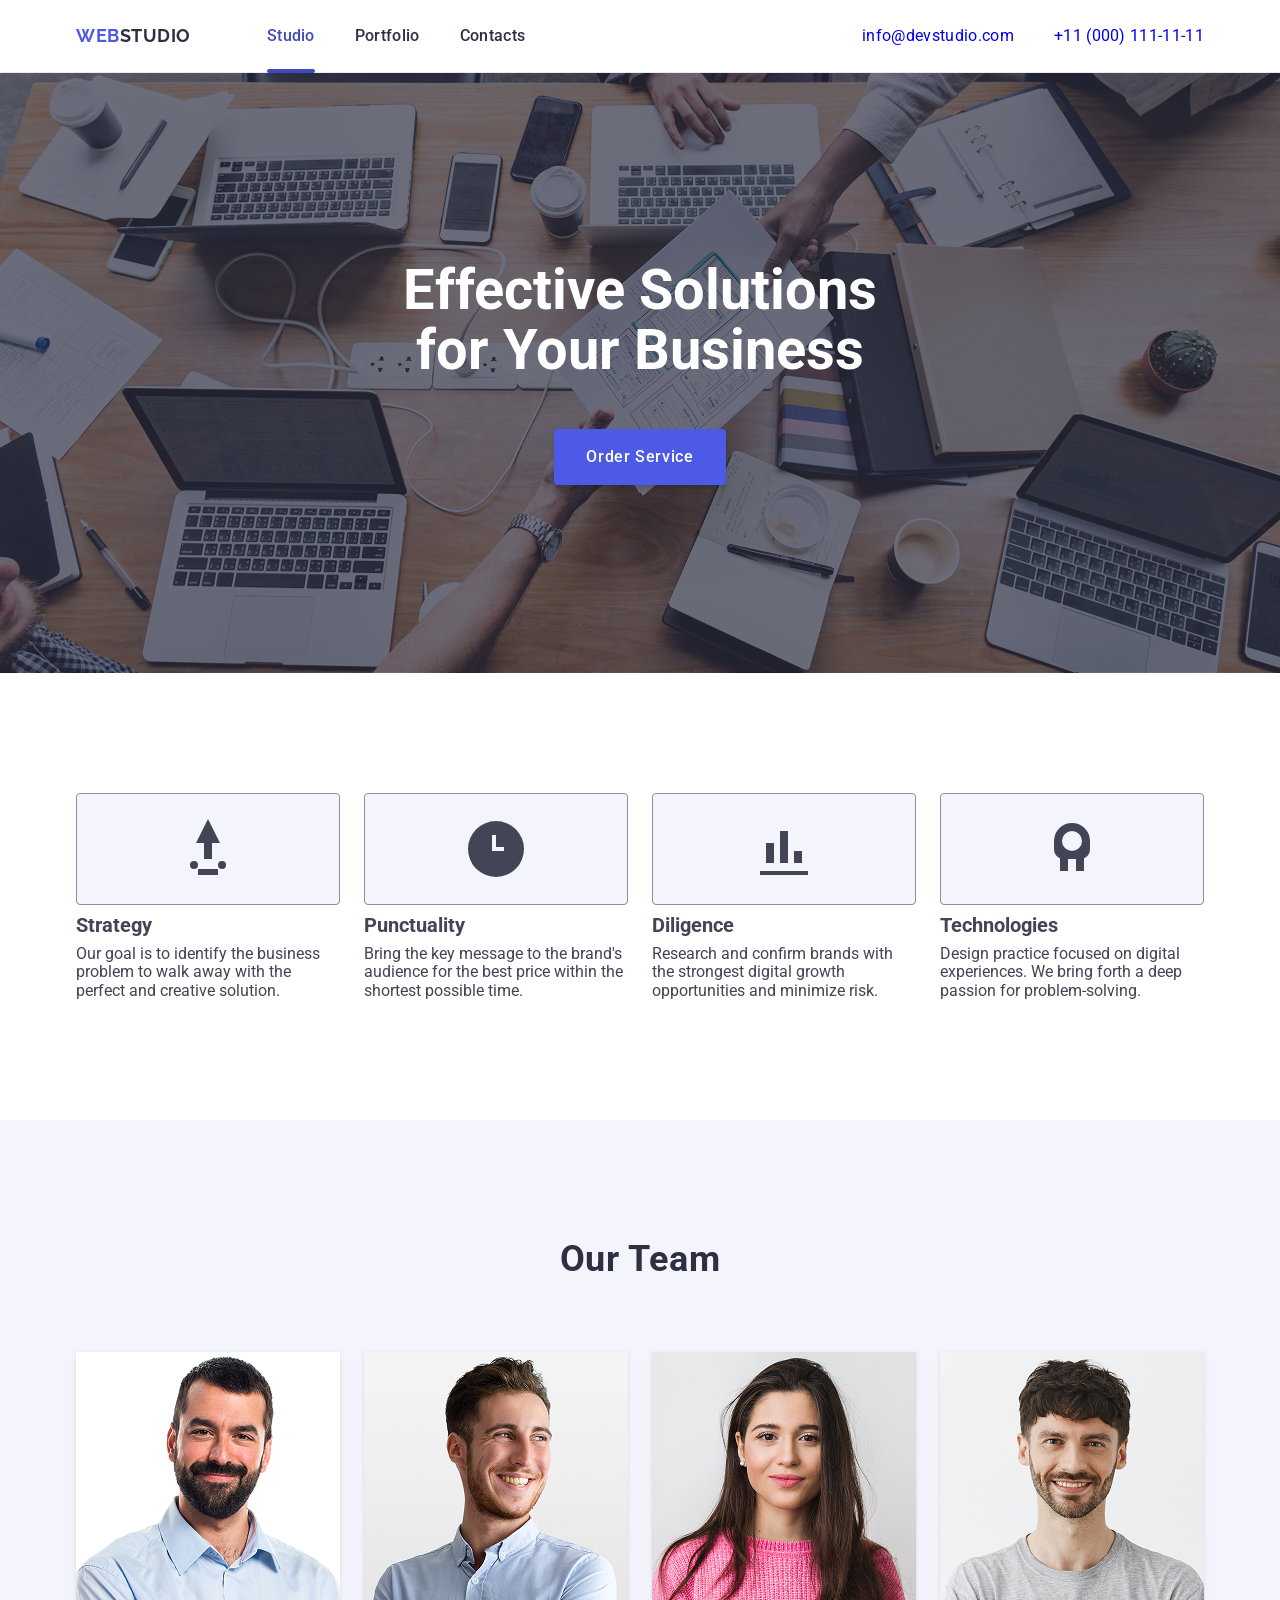
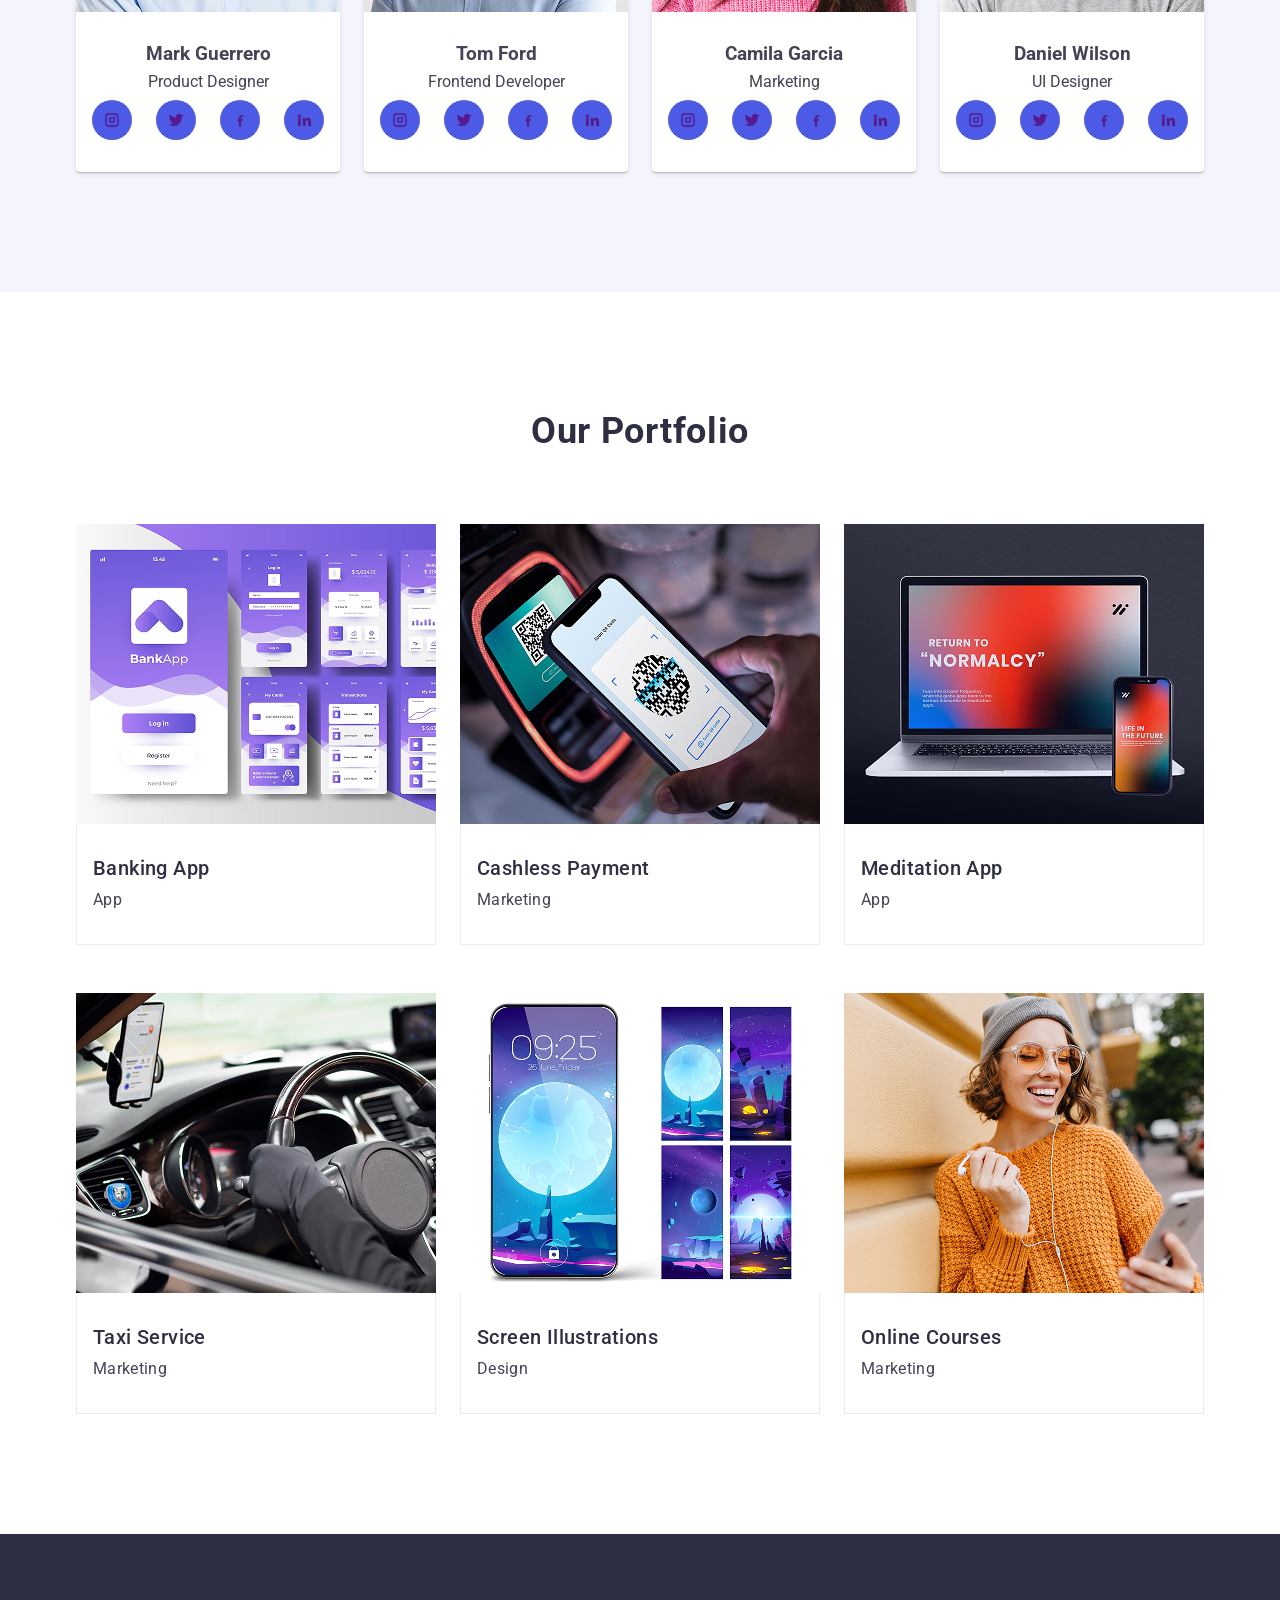
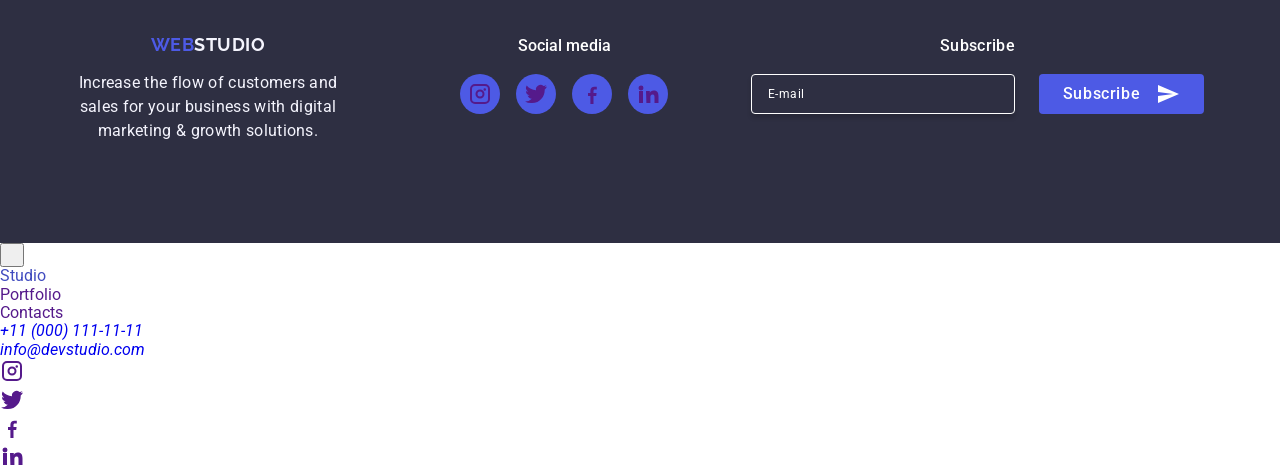
==== index.html @ cdaeb51d "Add responsive layout" ====
<!DOCTYPE html>
<html lang="en">

<head>
    <meta charset="UTF-8" />
    <meta name="viewport" content="width=device-width, initial-scale=1.0" />
    <title>WebStudio</title>

    <link rel="stylesheet"
        href="https://cdnjs.cloudflare.com/ajax/libs/modern-normalize/2.0.0/modern-normalize.min.css" />

    <link rel="preconnect" href="https://fonts.googleapis.com" />
    <link rel="preconnect" href="https://fonts.gstatic.com" crossorigin />
    <link href="https://fonts.googleapis.com/css2?family=Raleway:wght@700&family=Roboto:wght@400;500;700&display=swap"
        rel="stylesheet" />

    <link rel="stylesheet" href="./css/styles.css" />
</head>

<body>
    <!-- Header -->
    <header class="header">
        <div class="container header-container">
        <nav class="header-nav">
            <a href="./index.html" class="logo header-logo">Web<span class="logo-dark">Studio</span></a>
            <ul class="menu">
                <li><a class="menu-link current" href="./index.html">Studio</a></li>
                <li><a class="menu-link" href="">Portfolio</a></li>
                <li><a class="menu-link" href="">Contacts</a></li>
            </ul>
        </nav>

        <address class="contacts">
            <ul class="contacts-list">
                <li><a class="contacts-link" href="mailto:info@devstudio.com">info@devstudio.com</a></li>
                <li><a class="contacts-link" href="tel:+110001111111">+11 (000) 111-11-11</a></li>
            </ul>
        </address>
        <button class="menu-open-btn" type="button">
            <svg class="menu-open-icon" width="24" height="24">
                <use href="./images/icons.svg#icon-menu"></use>
            </svg>
        </button>
        </div>
    </header>

    <main>
        <!-- Hero -->
        <section class="hero">
            <div class="container">           
            <h1 class="hero-title">Effective Solutions for Your Business</h1>
            <button class="hero-button" type="button">Order Service</button>
            </div>
        </section>
        <!-- Features -->
        <section class="features">
            <div class="container">
            <h2 class="section-title visually-hidden">Our Features</h2>
            <ul class="features-list">
                <li class="features-item">
                    <div class="features-icon-box">
                        <svg width="64" height="64">
                            <use href="./images/icons.svg#icon-antenna"></use>
                        </svg>
                    </div>
                    
                    
                    <h3 class="feature-subtitle">Strategy</h3>
                    <p class="feature-text">
                        Our goal is to identify the business problem to walk away with the perfect and creative
                        solution.
                    </p>
                </li>
                <li class="features-item">
                    <div class="features-icon-box">
                        <svg width="64" height="64">
                            <use href="./images/icons.svg#icon-clock"></use>
                        </svg>
                    </div>
                
                    <h3 class="feature-subtitle">Punctuality</h3>
                    <p class="feature-text">
                        Bring the key message to the brand's audience for the best price within the shortest possible time.
                    </p>
                </li>
                <li class="features-item">
                    <div class="features-icon-box">
                        <svg width="64" height="64">
                        <use href="./images/icons.svg#icon-diagram"></use>
                        </svg>
                    </div>

                    <h3 class="feature-subtitle">Diligence</h3>
                    <p class="feature-text">
                        Research and confirm brands with the strongest digital growth opportunities and minimize risk.
                    </p>
                </li>
                <li class="features-item">
                    <div class="features-icon-box">
                        <svg width="64" height="64">
                        <use href="./images/icons.svg#icon-astronaut"></use>
                        </svg>
                    </div>
                    <h3 class="feature-subtitle">Technologies</h3>
                    <p class="feature-text">
                        Design practice focused on digital experiences. We bring forth a deep passion for
                        problem-solving.
                    </p>
                </li>
            </ul>
            </div>
        </section>

        <!-- Team -->
        <section class="team">
            <div class="container">
            <h2 class="section-title">Our Team</h2>
            <ul class="team-list">
                <li class="team-item">
                    <img src="./images/team-1.jpg" alt="Mark Guerrero" width="264" height="260"  />
                    <div class="team-content">
                    <h3 class="team-member-name">Mark Guerrero</h3>
                    <p class="team-member-text">Product Designer</p>
                    <ul class="team-social-list">
                        <li class="team-social-item">
                            <a class="team-social-link" href="" aria-label="Instagram">
                                <svg class="team-social-icon" width="16" height="16">
                                    <use href="./images/icons.svg#icon-instagram"></use>
                                </svg>
                            </a>
                        </li>
                        <li class="team-social-item">
                            <a class="team-social-link" href="" aria-label="Twitter">
                                <svg class="team-social-icon" width="16" height="16">
                                    <use href="./images/icons.svg#icon-twitter"></use>
                                </svg>
                            </a>
                        </li>
                        <li class="team-social-item">
                            <a class="team-social-link" href="" aria-label="Facebook">
                                <svg class="team-social-icon" width="16" height="16">
                                    <use href="./images/icons.svg#icon-facebook"></use>
                                </svg>
                            </a>
                        </li>
                        <li class="team-social-item">
                            <a class="team-social-link" href="" aria-label="LinkedIn">
                                <svg class="team-social-icon" width="16" height="16">
                                    <use href="./images/icons.svg#icon-linkedin"></use>
                                </svg>
                            </a>
                        </li>
                    </ul>
                    </div>
                </li>
                <li class="team-item">
                    <img src="./images/team-2.jpg" alt="Tom Ford" width="264" height="260" />
                    <div class="team-content">
                    <h3 class="team-member-name">Tom Ford</h3>
                    <p class="team-member-text">Frontend Developer</p>
                    <ul class="team-social-list">
                        <li class="team-social-item">
                            <a class="team-social-link" href="" aria-label="Instagram">
                                <svg class="team-social-icon" width="16" height="16">
                                    <use href="./images/icons.svg#icon-instagram"></use>
                                </svg>
                            </a>
                        </li>
                        <li class="team-social-item">
                            <a class="team-social-link" href="" aria-label="Twitter">
                                <svg class="team-social-icon" width="16" height="16">
                                    <use href="./images/icons.svg#icon-twitter"></use>
                                </svg>
                            </a>
                        </li>
                        <li class="team-social-item">
                            <a class="team-social-link" href="" aria-label="Facebook">
                                <svg class="team-social-icon" width="16" height="16">
                                    <use href="./images/icons.svg#icon-facebook"></use>
                                </svg>
                            </a>
                        </li>
                        <li class="team-social-item">
                            <a class="team-social-link" href="" aria-label="LinkedIn">
                                <svg class="team-social-icon" width="16" height="16">
                                    <use href="./images/icons.svg#icon-linkedin"></use>
                                </svg>
                            </a>
                        </li>
                    </ul>
                    </div>
                </li>
                <li class="team-item">
                    <img src="./images/team-3.jpg" alt="Camila Garcia" width="264" height="260" />
                    <div class="team-content">
                    <h3 class="team-member-name">Camila Garcia</h3>
                    <p class="team-member-text">Marketing</p>
                    <ul class="team-social-list">
                        <li class="team-social-item">
                            <a class="team-social-link" href="" aria-label="Instagram">
                                <svg class="team-social-icon" width="16" height="16">
                                    <use href="./images/icons.svg#icon-instagram"></use>
                                </svg>
                            </a>
                        </li>
                        <li class="team-social-item">
                            <a class="team-social-link" href="" aria-label="Twitter">
                                <svg class="team-social-icon" width="16" height="16">
                                    <use href="./images/icons.svg#icon-twitter"></use>
                                </svg>
                            </a>
                        </li>
                        <li class="team-social-item">
                            <a class="team-social-link" href="" aria-label="Facebook">
                                <svg class="team-social-icon" width="16" height="16">
                                    <use href="./images/icons.svg#icon-facebook"></use>
                                </svg>
                            </a>
                        </li>
                        <li class="team-social-item">
                            <a class="team-social-link" href="" aria-label="LinkedIn">
                                <svg class="team-social-icon" width="16" height="16">
                                    <use href="./images/icons.svg#icon-linkedin"></use>
                                </svg>
                            </a>
                        </li>
                    </ul>
                    </div>
                </li>
                <li class="team-item">
                    <img src="./images/team-4.jpg" alt="Daniel Wilson" width="264" height="260" />
                    <div class="team-content">
                    <h3 class="team-member-name">Daniel Wilson</h3>
                    <p class="team-member-text">UI Designer</p>
                    <ul class="team-social-list">
                        <li class="team-social-item">
                            <a class="team-social-link" href="" aria-label="Instagram">
                                <svg class="team-social-icon" width="16" height="16">
                                    <use href="./images/icons.svg#icon-instagram"></use>
                                </svg>
                            </a>
                        </li>
                        <li class="team-social-item">
                            <a class="team-social-link" href="" aria-label="Twitter">
                                <svg class="team-social-icon" width="16" height="16">
                                    <use href="./images/icons.svg#icon-twitter"></use>
                                </svg>
                            </a>
                        </li>
                        <li class="team-social-item">
                            <a class="team-social-link" href="" aria-label="Facebook">
                                <svg class="team-social-icon" width="16" height="16">
                                    <use href="./images/icons.svg#icon-facebook"></use>
                                </svg>
                            </a>
                        </li>
                        <li class="team-social-item">
                            <a class="team-social-link" href="" aria-label="LinkedIn">
                                <svg class="team-social-icon" width="16" height="16">
                                    <use href="./images/icons.svg#icon-linkedin"></use>
                                </svg>
                            </a>
                        </li>
                    </ul>
                    </div>
                </li>
            </ul>
            </div>
        </section>

        <!-- Portfolio -->
      <section class="portfolio section" id="portfolio">
        <div class="container">
            <h2 class="section-title">Our Portfolio</h2>
    
            <ul class="portfolio-list">
                <li class="portfolio-item">
                    <a class="portfolio-link" href="">
                        <div class="portfolio-cover-wrap">
                            <img class="portfolio-image" src="./images/portfolio-1.jpg" alt="Banking App" width="360"
                                height="300" />
                            <p class="portfolio-cover-text">
                                14 Stylish and User-Friendly App Design Concepts · Task Manager App ·
                                Cryptocurrency Trading App · Charts & Statistics
                            </p>
                        </div>
                        <div class="portfolio-content">
                            <h3 class="portfolio-subtitle">Banking App</h3>
                            <p class="portfolio-text">App</p>
                        </div>
                    </a>
                </li>
    
                <li class="portfolio-item">
                    <a class="portfolio-link" href="">
                        <div class="portfolio-cover-wrap">
                            <img class="portfolio-image" src="./images/portfolio-2.jpg" alt="Cashless Payment" width="360"
                                height="300" />
                            <p class="portfolio-cover-text">
                                14 Stylish and User-Friendly App Design Concepts · Task Manager App ·
                                Cryptocurrency Trading App · Charts & Statistics
                            </p>
                        </div>
                        <div class="portfolio-content">
                            <h3 class="portfolio-subtitle">Cashless Payment</h3>
                            <p class="portfolio-text">Marketing</p>
                        </div>
                    </a>
                </li>
    
                <li class="portfolio-item">
                    <a class="portfolio-link" href="">
                        <div class="portfolio-cover-wrap">
                            <img class="portfolio-image" src="./images/portfolio-3.jpg" alt="Meditation App" width="360"
                                height="300" />
                            <p class="portfolio-cover-text">
                                14 Stylish and User-Friendly App Design Concepts · Task Manager App ·
                                Cryptocurrency Trading App · Charts & Statistics
                            </p>
                        </div>
                        <div class="portfolio-content">
                            <h3 class="portfolio-subtitle">Meditation App</h3>
                            <p class="portfolio-text">App</p>
                        </div>
                    </a>
                </li>
    
                <li class="portfolio-item">
                    <a class="portfolio-link" href="">
                        <div class="portfolio-cover-wrap">
                            <img class="portfolio-image" src="./images/portfolio-4.jpg" alt="Taxi Service" width="360"
                                height="300" />
                            <p class="portfolio-cover-text">
                                14 Stylish and User-Friendly App Design Concepts · Task Manager App ·
                                Cryptocurrency Trading App · Charts & Statistics
                            </p>
                        </div>
                        <div class="portfolio-content">
                            <h3 class="portfolio-subtitle">Taxi Service</h3>
                            <p class="portfolio-text">Marketing</p>
                        </div>
                    </a>
                </li>
    
                <li class="portfolio-item">
                    <a class="portfolio-link" href="">
                        <div class="portfolio-cover-wrap">
                            <img class="portfolio-image" src="./images/portfolio-5.jpg" alt="Screen Illustrations"
                                width="360" height="300" />
                            <p class="portfolio-cover-text">
                                14 Stylish and User-Friendly App Design Concepts · Task
                                Manager App ·
                                Cryptocurrency Trading App · Charts & Statistics
                            </p>
                        </div>
                        <div class="portfolio-content">
                            <h3 class="portfolio-subtitle">Screen Illustrations</h3>
                            <p class="portfolio-text">Design</p>
                        </div>
                    </a>
                </li>
    
                <li class="portfolio-item">
                    <a class="portfolio-link" href="">
                        <div class="portfolio-cover-wrap">
                            <img class="portfolio-image" src="./images/portfolio-6.jpg" alt="Online Courses" width="360"
                                height="300" />
                            <p class="portfolio-cover-text">
                                14 Stylish and User-Friendly App Design Concepts · Task Manager App ·
                                Cryptocurrency Trading App · Charts & Statistics
                            </p>
                        </div>
                        <div class="portfolio-content">
                            <h3 class="portfolio-subtitle">Online Courses</h3>
                            <p class="portfolio-text">Marketing</p>
                        </div>
                    </a>
                </li>
            </ul>
        </div>
    </section>
    </main>

    <!-- Footer -->
<footer class="footer">
    <div class="container footer-container">
        <div class="footer-logo-text">
            <a class="logo footer-logo" href="./index.html">
                Web<span class="logo-footer">Studio</span>
            </a>
            <p class="footer-text">
                Increase the flow of customers and sales for your business with digital
                marketing & growth solutions.
            </p>
        </div>

        <div class="footer-social">
            <p class="footer-social-text">Social media</p>
            <ul class="footer-social-list">
                <li class="footer-social-item">
                    <a class="footer-social-link" href="" aria-label="Instagram">
                        <svg class="footer-social-icon" width="24" height="24">
                            <use href="./images/icons.svg#icon-instagram"></use>
                        </svg>
                    </a>
                </li>
                <li class="footer-social-item">
                    <a class="footer-social-link" href="" aria-label="Twitter">
                        <svg class="footer-social-icon" width="24" height="24">
                            <use href="./images/icons.svg#icon-twitter"></use>
                        </svg>
                    </a>
                </li>
                <li class="footer-social-item">
                    <a class="footer-social-link" href="" aria-label="Facebook">
                        <svg class="footer-social-icon" width="24" height="24">
                            <use href="./images/icons.svg#icon-facebook"></use>
                        </svg>
                    </a>
                </li>
                <li class="footer-social-item">
                    <a class="footer-social-link" href="" aria-label="LinkedIn">
                        <svg class="footer-social-icon" width="24" height="24">
                            <use href="./images/icons.svg#icon-linkedin"></use>
                        </svg>
                    </a>
                </li>
            </ul>
        </div>

        <div class="footer-subscribe">
            <p class="footer-subscribe-title">Subscribe</p>
            <form class="footer-form">
                <label class="footer-form-label" for="footer-email">
                    <input class="footer-input" type="email" name="footer-email" id="footer-email"
                        placeholder="E-mail" />
                </label>
                <button class="footer-subscribe-btn" type="submit">
                    Subscribe
                    <svg class="footer-subscribe-icon" width="24" height="24">
                        <use href="./images/icons.svg#icon-send"></use>
                    </svg>
                </button>
            </form>
        </div>
    </div>
</footer>
<div class="mobile-menu">
    <button class="mobile-menu-close" type="button">
        <svg class="mobile-menu-close-icon" width="8" height="8">
            <use href="./images/icons.svg#icon-close"></use>
        </svg>
    </button>

    <nav class="mobile-menu-nav">
        <ul class="mobile-menu-list">
            <li><a class="mobile-menu-link current" href="./index.html">Studio</a></li>
            <li><a class="mobile-menu-link" href="">Portfolio</a></li>
            <li><a class="mobile-menu-link" href="">Contacts</a></li>
        </ul>
    </nav>

    <address class="mobile-menu-address">
        <ul class="mobile-menu-address-list">
            <li>
                <a class="mobile-menu-phone" href="tel:+110001111111">
                    +11 (000) 111-11-11
                </a>
            </li>
            <li>
                <a class="mobile-menu-email" href="mailto:info@devstudio.com">
                    info@devstudio.com
                </a>
            </li>
        </ul>
    </address>
    <ul class="mobile-menu-social-list">
        <li class="mobile-menu-social-item">
            <a class="mobile-menu-social-link" href="">
                <svg class="mobile-menu-social-icon" width="24" height="24">
                    <use href="./images/icons.svg#icon-instagram"></use>
                </svg>
            </a>
        </li>
        <li class="mobile-menu-social-item">
            <a class="mobile-menu-social-link" href="">
                <svg class="mobile-menu-social-icon" width="24" height="24">
                    <use href="./images/icons.svg#icon-twitter"></use>
                </svg>
            </a>
        </li>
        <li class="mobile-menu-social-item">
            <a class="mobile-menu-social-link" href="">
                <svg class="mobile-menu-social-icon" width="24" height="24">
                    <use href="./images/icons.svg#icon-facebook"></use>
                </svg>
            </a>
        </li>
        <li class="mobile-menu-social-item">
            <a class="mobile-menu-social-link" href="">
                <svg class="mobile-menu-social-icon" width="24" height="24">
                    <use href="./images/icons.svg#icon-linkedin"></use>
                </svg>
            </a>
        </li>
    </ul>
</div>

<div class="backdrop">
    <div class="modal">
        <button type="button" class="modal-close-btn">
            <svg class="modal-close-icon" width="8" height="8">
                <use href="./images/icons.svg#icon-close-black"></use>
            </svg>
        </button>

        <p class="modal-title">Leave your contacts and we will call you back</p>

        <form class="modal-form">
            <div class="modal-form-field">
                <label class="modal-label" for="user-name">Name</label>
                <div class="modal-input-wrapper">
                    <input class="modal-input" type="text" name="user-name" id="user-name" />
                    <svg class="modal-input-icon" width="18" height="24">
                        <use href="./images/icons.svg#icon-person"></use>
                    </svg>
                </div>
            </div>

            <div class="modal-form-field">
                <label class="modal-label" for="user-phone">Phone</label>
                <div class="modal-input-wrapper">
                    <input class="modal-input" type="tel" name="user-phone" id="user-phone" />
                    <svg class="modal-input-icon" width="18" height="24">
                        <use href="./images/icons.svg#icon-phone"></use>
                    </svg>
                </div>
            </div>

            <div class="modal-form-field">
                <label class="modal-label" for="user-email">Email</label>
                <div class="modal-input-wrapper">
                    <input class="modal-input" type="email" name="user-email" id="user-email" />
                    <svg class="modal-input-icon" width="18" height="24">
                        <use href="./images/icons.svg#icon-email"></use>
                    </svg>
                </div>
            </div>

            <div class="modal-form-comment">
                <label class="modal-label" for="user-comment">Comment</label>
                <textarea class="modal-textarea" name="user-comment" id="user-comment"
                    placeholder="Text input"></textarea>
            </div>

            <div class="modal-checkbox-field">
                <input class="modal-checkbox visually-hidden" type="checkbox" name="user-privacy" id="user-privacy"
                    value="true" />
                <label class="modal-checkbox-label" for="user-privacy">
                    <span class="modal-checkbox-custom">
                        <svg class="modal-checkbox-icon" width="10" height="8">
                            <use href="./images/icons.svg#icon-check"></use>
                        </svg>
                    </span>
                    I accept the terms and conditions of the
                    <a class="privacy-link" href="">Privacy Policy</a>
                </label>
            </div>

            <button type="submit" class="modal-send-btn">Send</button>
        </form>
    </div>
</div>
<script src="./js/mobile-menu.js"></script>
</body>

</html>
---- css/styles.css ----
body {
    font-family: Roboto, sans-serif;
    color: #434455;
    background-color: #ffffff;
}

ul,
ol {
    list-style-type: none;
    margin: 0;
    padding: 0;
}

h1,
h2,
h3,
h4,
h5,
h6,
p {
    margin: 0;
}

a {
    text-decoration: none;
}

img {
    display: block;
}

.container {
    max-width: 1158px;
    margin: 0 auto;
    padding: 0 15px;

}

.section {
    padding: 120px 0;
}

.visually-hidden {
    position: absolute;
    width: 1px;
    height: 1px;
    margin: -1px;
    border: 0;
    padding: 0;
    white-space: nowrap;
    clip-path: inset(100%);
    clip: rect(0 0 0 0);
    overflow: hidden;
}

.header {
    border-bottom: 1px solid #e7e9fc;
    box-shadow: 0px 2px 1px rgba(46, 47, 66, 0.08),
        0px 1px 1px rgba(46, 47, 66, 0.16),
        0px 1px 6px rgba(46, 47, 66, 0.08);
}

.header-container {
    display: flex;
    align-items: center;
}

.header-nav {
    display: flex;
    align-items: center;
}

.header-logo {
    margin-right: 76px;
}

/* HEADER responsive */

.header-container {
    display: flex;
    align-items: center;
    justify-content: space-between;
}

.header-logo {
    margin-right: 0;
}

.menu,
.contacts {
    display: none;
}

.menu-open-btn {
    display: flex;
    align-items: center;
    justify-content: center;
    padding: 0;
    border: none;
    background-color: transparent;
}

.menu-open-icon {
    fill: #2f2f37;
}

@media screen and (min-width: 768px) {
    .menu-open-btn {
        display: none;
    }

    .header-logo {
        margin-right: 120px;
    }

    .menu {
        display: flex;
        gap: 40px;
    }

    .contacts {
        display: block;
        margin-left: auto;
        font-style: normal;
    }

    .contacts-list {
        display: flex;
        flex-direction: column;
        gap: 12px;
    }

    .contacts-link {
        font-size: 12px;
        line-height: 1.17;
        letter-spacing: 0.04em;
    }
}

@media screen and (min-width: 1158px) {
    .header-logo {
        margin-right: 76px;
    }

    .contacts-list {
        flex-direction: row;
        gap: 40px;
    }

    .contacts-link {
        font-size: 16px;
        line-height: 1.5;
        letter-spacing: 0.02em;
    }
}

.menu {
    display: flex;
    gap: 40px;
}

.menu-link {
    display: block;
    padding: 24px 0;
    position: relative;
    transition: color 250ms cubic-bezier(0.4, 0, 0.2, 1);
    font-weight: 500;
    font-size: 16px;
    line-height: 1.5;
    letter-spacing: 0.02em;
    color: #2e2f42;

}

.contacts {
    font-style: normal;
    margin-left: auto;
}

.contacts-list {
    display: flex;
    gap: 40px;
}

.contacts-link {
    display: block;
    padding: 24px 0;
}


.team-list {
    display: flex;
    gap: 24px;
}

.features-item {
    width: calc((100% - 72px) / 4);
}

.team-item {
    background-color: #ffffff;
    border-radius: 0px 0px 4px 4px;
    box-shadow:
        0px 2px 1px rgba(46, 47, 66, 0.08),
        0px 1px 1px rgba(46, 47, 66, 0.16),
        0px 1px 6px rgba(46, 47, 66, 0.08);

}

.hero {
    background-color: #2e2f42;
    padding: 188px 0;
    max-width: 1440px;
    margin: 0 auto;
    background-image: linear-gradient(rgba(46, 47, 66, 0.7),
            rgba(46, 47, 66, 0.7)),
        url('../images/people-office.jpg');
    background-repeat: no-repeat;
    background-position: center;
    background-size: cover;
}

.hero-title {
    max-width: 496px;
    margin: 0 auto 48px;
    text-align: center;
    color: #ffffff;
}

.hero-button {
    display: block;
    min-width: 169px;
    height: 56px;
    padding: 16px 32px;
    border: none;
    border-radius: 4px;
    background-color: #4d5ae5;
    color: #ffffff;
    font-family: "Roboto", sans-serif;
    font-size: 16px;
    font-weight: 500;
    line-height: 1.5;
    letter-spacing: 0.04em;
    cursor: pointer;
    margin: 0 auto;
    transition: background-color 250ms cubic-bezier(0.4, 0, 0.2, 1);
    box-shadow: 0px 4px 4px rgba(0, 0, 0, 0.15);

}

.features {
    padding: 120px 0;
}

.team {
    background-color: #f4f4fd;
    padding: 120px 0;
}

.team-content {
    padding: 32px 16px;
}

.footer {
    background-color: #2e2f42;
    padding: 100px 0;
}

.logo {
    font-family: "Raleway", sans-serif;
    font-weight: 700;
    font-size: 18px;
    line-height: 1.17;
    letter-spacing: 0.03em;
    text-transform: uppercase;
    color: #4d5ae5;
    text-decoration: none;
}

.logo-dark {
    color: #2e2f42;
}


.features-list {
    margin-top: 0;
    display: flex;
    gap: 24px;
}

.footer-text {
    max-width: 264px;
    color: #f4f4fd;
    line-height: 1.5;
    letter-spacing: 0.02em;
}

.portfolio {
    padding: 120px 0;
}

.section-title {
    font-weight: 700;
    font-size: 36px;
    line-height: 1.11;
    letter-spacing: 0.02em;
    text-transform: capitalize;
    text-align: center;
    color: #2e2f42;
    margin-bottom: 72px;
}

.portfolio-list {
    display: flex;
    flex-wrap: wrap;
    column-gap: 24px;
    row-gap: 48px;
}

.portfolio-item {
    width: calc((100% - 48px) / 3);
    transition: box-shadow 250ms cubic-bezier(0.4, 0, 0.2, 1);
}

.portfolio-image {
    display: block;
    width: 100%;
}

.portfolio-content {
    padding: 32px 16px;
    border: 1px solid #e7e9fc;
    border-top: none;
}

.portfolio-subtitle {
    font-weight: 500;
    font-size: 20px;
    line-height: 1.2;
    letter-spacing: 0.02em;
    color: #2e2f42;
    margin-bottom: 8px;
}

.portfolio-text {
    font-size: 16px;
    line-height: 1.5;
    letter-spacing: 0.02em;
    color: #434455;
}

.feature-subtitle {
    margin-bottom: 8px;
}

.team-member-name {
    margin-bottom: 8px;
    text-align: center;
}

.team-member-text {
    text-align: center;
    margin-bottom: 8px;
}

.portfolio-subtitle {
    margin-bottom: 8px;
}

.team-social-list {
    display: flex;
    justify-content: center;
    gap: 24px;
}

.team-social-item {
    width: 40px;
    height: 40px;
}

.team-social-link {
    width: 100%;
    height: 100%;
    background-color: #4d5ae5;
    border-radius: 50%;
    display: flex;
    align-items: center;
    justify-content: center;
    transition: background-color 250ms cubic-bezier(0.4, 0, 0.2, 1);
}

.team-social-link:hover,
.team-social-link:focus {
    background-color: #404bbf;
}

.team-social-icon {
    fill: #f4f4fd;
}

.portfolio-link {
    display: block;

}

.portfolio-item:hover,
.portfolio-item:focus-within {
    box-shadow: 0px 1px 6px rgba(46, 47, 66, 0.08),
        0px 1px 1px rgba(46, 47, 66, 0.16),
        0px 2px 1px rgba(46, 47, 66, 0.08);
}

.portfolio-cover-wrap {
    position: relative;
    overflow: hidden;
}

.portfolio-cover-text {
    position: absolute;
    top: 0;
    left: 0;
    width: 100%;
    height: 100%;
    padding: 40px 32px;
    background-color: #4d5ae5;
    color: #f4f4fd;
    transform: translateY(100%);
    transition: transform 250ms cubic-bezier(0.4, 0, 0.2, 1);
}

.portfolio-item:hover .portfolio-cover-text,
.portfolio-item:focus-within .portfolio-cover-text {
    transform: translateY(0%);
}

.footer-logo-text {
    margin-right: 120px;
}

.footer-logo {
    display: inline-block;
    margin-bottom: 16px;
}

.logo-footer {
    color: #f4f4fd;
}

.footer-social-text {
    font-weight: 500;
    font-size: 16px;
    line-height: 1.5;
    color: #ffffff;
    margin-bottom: 16px;
}

.footer-social-list {
    display: flex;
    gap: 16px;
}

.footer-social-item {
    width: 40px;
    height: 40px;
}

.footer-social-link {
    width: 100%;
    height: 100%;
    background-color: #4d5ae5;
    border-radius: 50%;
    display: flex;
    align-items: center;
    justify-content: center;
    transition: background-color 250ms cubic-bezier(0.4, 0, 0.2, 1);
}

.footer-social-link:hover,
.footer-social-link:focus {
    background-color: #31d0aa;
}

.footer-social-icon {
    fill: #f4f4fd;
}



.menu-link:hover,
.menu-link:focus {
    color: #404bbf;
}

.current {
    color: #404bbf;
}

.menu-link.current::after {
    content: '';
    position: absolute;
    left: 0;
    bottom: -1px;
    width: 100%;
    height: 4px;
    border-radius: 2px;
    background-color: #404bbf;
}

.mobile-menu-link.current::after {
    display: none;
}

.hero-button:hover,
.hero-button:focus {
    background-color: #404bbf;
}

.contacts-link {
    transition: color 250ms cubic-bezier(0.4, 0, 0.2, 1);
}

.contacts-link:hover,
.contacts-link:focus {
    color: #404bbf;
}

.features-icon-box {
    display: flex;
    align-items: center;
    justify-content: center;
    height: 112px;
    background-color: #f4f4fd;
    border: 1px solid #8e8f99;
    border-radius: 4px;
    margin-bottom: 8px;
}

.footer-container {
    display: flex;
    align-items: baseline;
}

.backdrop {
    position: fixed;
    top: 0;
    left: 0;
    width: 100%;
    height: 100%;
    background-color: rgba(46, 47, 66, 0.4);
    opacity: 0;
    visibility: hidden;
    pointer-events: none;
    transition: opacity 250ms cubic-bezier(0.4, 0, 0.2, 1),
        visibility 250ms cubic-bezier(0.4, 0, 0.2, 1);
}

.backdrop.is-open {
    opacity: 1;
    visibility: visible;
    pointer-events: auto;
}

.modal {
    position: absolute;
    top: 50%;
    left: 50%;
    width: 408px;
    min-height: 584px;
    border-radius: 4px;
    background-color: #fcfcfc;
    transform: translate(-50%, -50%);
    box-shadow: 0px 1px 1px rgba(0, 0, 0, 0.14),
        0px 1px 3px rgba(0, 0, 0, 0.12),
        0px 2px 1px rgba(0, 0, 0, 0.2);
    padding: 72px 24px 24px 24px;
    transition: transform 250ms cubic-bezier(0.4, 0, 0.2, 1);
}

.modal-close-btn {
    position: absolute;
    top: 24px;
    right: 24px;
    display: flex;
    align-items: center;
    justify-content: center;
    width: 24px;
    height: 24px;
    padding: 0;
    border-radius: 50%;
    border: 1px solid rgba(0, 0, 0, 0.1);
    background-color: #e7e9fc;
    cursor: pointer;
    transition: background-color 250ms cubic-bezier(0.4, 0, 0.2, 1),
        border 250ms cubic-bezier(0.4, 0, 0.2, 1);
}

.modal-close-btn:hover,
.modal-close-btn:focus {
    background-color: #404bbf;
    border: none;
}

.modal-close-icon {
    fill: #2e2f42;
    transition: fill 250ms cubic-bezier(0.4, 0, 0.2, 1);
}

.modal-close-btn:hover .modal-close-icon,
.modal-close-btn:focus .modal-close-icon {
    fill: #ffffff;
}

.modal-title {
    margin-bottom: 16px;
    font-weight: 500;
    font-size: 16px;
    line-height: 1.5;
    text-align: center;
    letter-spacing: 0.02em;
    color: #2e2f42;
}

.modal-form-field {
    margin-bottom: 8px;
}

.modal-form-comment {
    margin-bottom: 16px;
}

.modal-label {
    display: block;
    margin-bottom: 4px;
    font-size: 12px;
    line-height: 1.17;
    letter-spacing: 0.04em;
    color: #8e8f99;
}

.modal-input-wrapper {
    position: relative;
}

.modal-input {
    width: 100%;
    height: 40px;
    padding-left: 38px;
    border: 1px solid rgba(46, 47, 66, 0.4);
    border-radius: 4px;
    outline: transparent;
    background-color: transparent;
    transition: border-color 250ms cubic-bezier(0.4, 0, 0.2, 1);
}

.modal-input-icon {
    position: absolute;
    left: 16px;
    top: 50%;
    fill: #2e2f42;
    transform: translateY(-50%);
    transition: fill 250ms cubic-bezier(0.4, 0, 0.2, 1);
}

.modal-input:focus {
    border-color: #4d5ae5;
}

.modal-input:focus+.modal-input-icon {
    fill: #4d5ae5;
}

.modal-textarea {
    width: 100%;
    height: 120px;
    padding: 8px 16px;
    font-size: 12px;
    line-height: 1.17;
    letter-spacing: 0.04em;
    color: rgba(46, 47, 66, 0.4);
    border: 1px solid rgba(46, 47, 66, 0.4);
    border-radius: 4px;
    background-color: transparent;
    outline: transparent;
    resize: none;
    transition: border-color 250ms cubic-bezier(0.4, 0, 0.2, 1);
}

.modal-textarea:focus {
    border-color: #4d5ae5;
}

.modal-textarea::placeholder {
    color: rgba(46, 47, 66, 0.4);
}

.modal-checkbox-field {
    margin-bottom: 24px;
}

.modal-checkbox-custom {
    display: inline-flex;
    align-items: center;
    justify-content: center;
    width: 16px;
    height: 16px;
    margin-right: 8px;
    border-radius: 2px;
    border: 1px solid rgba(46, 47, 66, 0.4);
    fill: transparent;
    transition: background-color 250ms cubic-bezier(0.4, 0, 0.2, 1),
        border 250ms cubic-bezier(0.4, 0, 0.2, 1),
        fill 250ms cubic-bezier(0.4, 0, 0.2, 1);
}

.modal-checkbox:checked+.modal-checkbox-label .modal-checkbox-custom {
    background-color: #404bbf;
    border: none;
    fill: #f4f4fd;
}

.modal-send-btn {
    display: block;
    min-width: 169px;
    height: 56px;
    margin: 0 auto;
    border: none;
    border-radius: 4px;
    font-family: "Roboto", sans-serif;
    font-size: 16px;
    font-weight: 500;
    line-height: 1.5;
    letter-spacing: 0.04em;
    color: #ffffff;
    background-color: #4d5ae5;
    cursor: pointer;
    box-shadow: 0px 4px 4px rgba(0, 0, 0, 0.15);
    transition: background-color 250ms cubic-bezier(0.4, 0, 0.2, 1);
}

.modal-send-btn:hover,
.modal-send-btn:focus {
    background-color: #404bbf;
}

.footer-subscribe-title {
    margin-bottom: 16px;
    font-weight: 500;
    font-size: 16px;
    line-height: 1.5;
    letter-spacing: 0.02em;
    color: #ffffff;
}

.footer-form {
    display: flex;
    gap: 24px;
}

.footer-subscribe-icon {
    margin-left: 16px;
    fill: #ffffff;
}

.footer-logo-text {
    margin-right: 120px;
}

.footer-social {
    margin-right: 80px;
}

.footer-input {
    transition: border-color 250ms cubic-bezier(0.4, 0, 0.2, 1);
}

.modal-checkbox-label:hover .modal-checkbox-custom {
    border-color: #4d5ae5;
}

.footer-input {
    width: 264px;
    height: 40px;
    border: 1px solid #ffffff;
    border-radius: 4px;
    background-color: transparent;
    padding-left: 16px;
    font-size: 12px;
    line-height: 2;
    letter-spacing: 0.04em;
    color: #ffffff;
    outline: transparent;
    box-shadow: 0px 4px 4px rgba(0, 0, 0, 0.15);
    transition: border-color 250ms cubic-bezier(0.4, 0, 0.2, 1);
}

.footer-input::placeholder {
    color: #ffffff;
}

.footer-input:focus {
    border-color: #31d0aa;
}

.footer-subscribe-btn {
    min-width: 165px;
    height: 40px;
    display: flex;
    justify-content: center;
    align-items: center;
    border: none;
    border-radius: 4px;
    font-family: "Roboto", sans-serif;
    font-size: 16px;
    font-weight: 500;
    line-height: 1.5;
    letter-spacing: 0.04em;
    color: #ffffff;
    background-color: #4d5ae5;
    cursor: pointer;
    transition: background-color 250ms cubic-bezier(0.4, 0, 0.2, 1);
}

.footer-subscribe-btn:hover,
.footer-subscribe-btn:focus {
    background-color: #31d0aa;
}

.privacy-link {
    color: #4d5ae5;
    text-decoration: underline;
}

.modal-checkbox-label {
    display: flex;
    align-items: center;
    font-size: 12px;
    line-height: 1.17;
    letter-spacing: 0.04em;
    color: #8e8f99;
}

.footer-container {
    display: flex;
    align-items: baseline;
}

.footer-logo-text {
    margin-right: 120px;
}

.footer-social {
    margin-right: 80px;
}

.footer-subscribe {
    margin-left: auto;
}

img {
    display: block;
    max-width: 100%;
    height: auto;
}

/* ===== HW6 RESPONSIVE FINAL ===== */

*,
*::before,
*::after {
    box-sizing: border-box;
}

img {
    display: block;
    max-width: 100%;
    height: auto;
}

body {
    overflow-x: hidden;
}

.container {
    max-width: 320px;
    padding: 0 16px;
    margin: 0 auto;
}

/* HEADER */

.header-container {
    display: flex;
    align-items: center;
    justify-content: space-between;
}

.header-logo {
    margin-right: 0;
}

.menu,
.contacts {
    display: none;
}

.menu-open-btn {
    display: flex;
    align-items: center;
    justify-content: center;
    padding: 0;
    border: none;
    background-color: transparent;
}

.menu-open-icon {
    fill: #2f2f37;
}

/* HERO */

.hero {
    max-width: 320px;
    padding: 72px 0;
}

.hero-title {
    max-width: 216px;
    margin: 0 auto 72px;
    font-size: 36px;
    line-height: 1.11;
}

/* FEATURES */

.features {
    padding: 96px 0;
}

.features-list {
    display: flex;
    flex-direction: column;
    gap: 72px;
}

.features-item {
    width: 100%;
}

.features-icon-box {
    display: none;
}

.feature-subtitle {
    margin-bottom: 8px;
    font-size: 36px;
    line-height: 1.11;
    text-align: center;
}

.feature-text {
    font-weight: 500;
}

/* TEAM */

.team {
    padding: 96px 0;
}

.team-list {
    display: flex;
    flex-direction: column;
    align-items: center;
    gap: 72px;
}

.team-item {
    width: 264px;
}

/* PORTFOLIO */

.portfolio {
    padding: 96px 0;
}

.portfolio-list {
    display: flex;
    flex-direction: column;
    gap: 48px;
}

.portfolio-item {
    width: 100%;
}

/* FOOTER */

.footer-container {
    display: flex;
    flex-direction: column;
    align-items: center;
    gap: 72px;
}

.footer-logo-text,
.footer-social,
.footer-subscribe {
    margin: 0;
    text-align: center;
}

.footer-form {
    display: flex;
    flex-direction: column;
    align-items: center;
    gap: 16px;
}

.footer-input {
    width: 288px;
}

/* TABLET */

@media screen and (min-width: 768px) {
    .container {
        max-width: 768px;
    }

    .menu-open-btn {
        display: none;
    }

    .menu {
        display: flex;
        gap: 40px;
    }

    .contacts {
        display: block;
        margin-left: auto;
        font-style: normal;
    }

    .contacts-list {
        display: flex;
        flex-direction: column;
        gap: 12px;
    }

    .contacts-link {
        padding: 0;
        font-size: 12px;
        line-height: 1.17;
    }

    .hero {
        max-width: 768px;
        padding: 112px 0;
    }

    .hero-title {
        max-width: 496px;
        margin-bottom: 36px;
        font-size: 56px;
        line-height: 1.07;
    }

    .features-list {
        flex-direction: row;
        flex-wrap: wrap;
        gap: 72px 24px;
    }

    .features-item {
        width: calc((100% - 24px) / 2);
    }

    .feature-subtitle {
        text-align: left;
    }

    .team-list {
        flex-direction: row;
        flex-wrap: wrap;
        justify-content: center;
        gap: 64px 24px;
    }

    .portfolio-list {
        flex-direction: row;
        flex-wrap: wrap;
        gap: 72px 24px;
    }

    .portfolio-item {
        width: calc((100% - 24px) / 2);
    }

    .footer-container {
        max-width: 584px;
        flex-direction: row;
        flex-wrap: wrap;
        align-items: baseline;
        justify-content: flex-start;
        gap: 72px 24px;
    }

    .footer-form {
        flex-direction: row;
        gap: 24px;
    }

    .footer-input {
        width: 264px;
    }
}

/* DESKTOP */

@media screen and (min-width: 1158px) {
    .container {
        max-width: 1158px;
        padding: 0 15px;
    }

    .header-logo {
        margin-right: 76px;
    }

    .contacts-list {
        flex-direction: row;
        gap: 40px;
    }

    .contacts-link {
        padding: 24px 0;
        font-size: 16px;
        line-height: 1.5;
    }

    .hero {
        max-width: 1440px;
        padding: 188px 0;
    }

    .hero-title {
        margin-bottom: 48px;
    }

    .features {
        padding: 120px 0;
    }

    .features-list {
        flex-wrap: nowrap;
        gap: 24px;
    }

    .features-item {
        width: calc((100% - 72px) / 4);
    }

    .features-icon-box {
        display: flex;
    }

    .feature-subtitle {
        font-size: 20px;
        line-height: 1.2;
    }

    .feature-text {
        font-weight: 400;
    }

    .team {
        padding: 120px 0;
    }

    .team-list {
        flex-wrap: nowrap;
        gap: 24px;
    }

    .portfolio {
        padding: 120px 0;
    }

    .portfolio-list {
        gap: 48px 24px;
    }

    .portfolio-item {
        width: calc((100% - 48px) / 3);
    }

    .footer-container {
        max-width: 1158px;
        flex-wrap: nowrap;
        gap: 0;
    }

    .footer-logo-text {
        margin-right: 120px;
    }

    .footer-social {
        margin-right: 80px;
    }

    .footer-subscribe {
        margin-left: auto;
    }
}
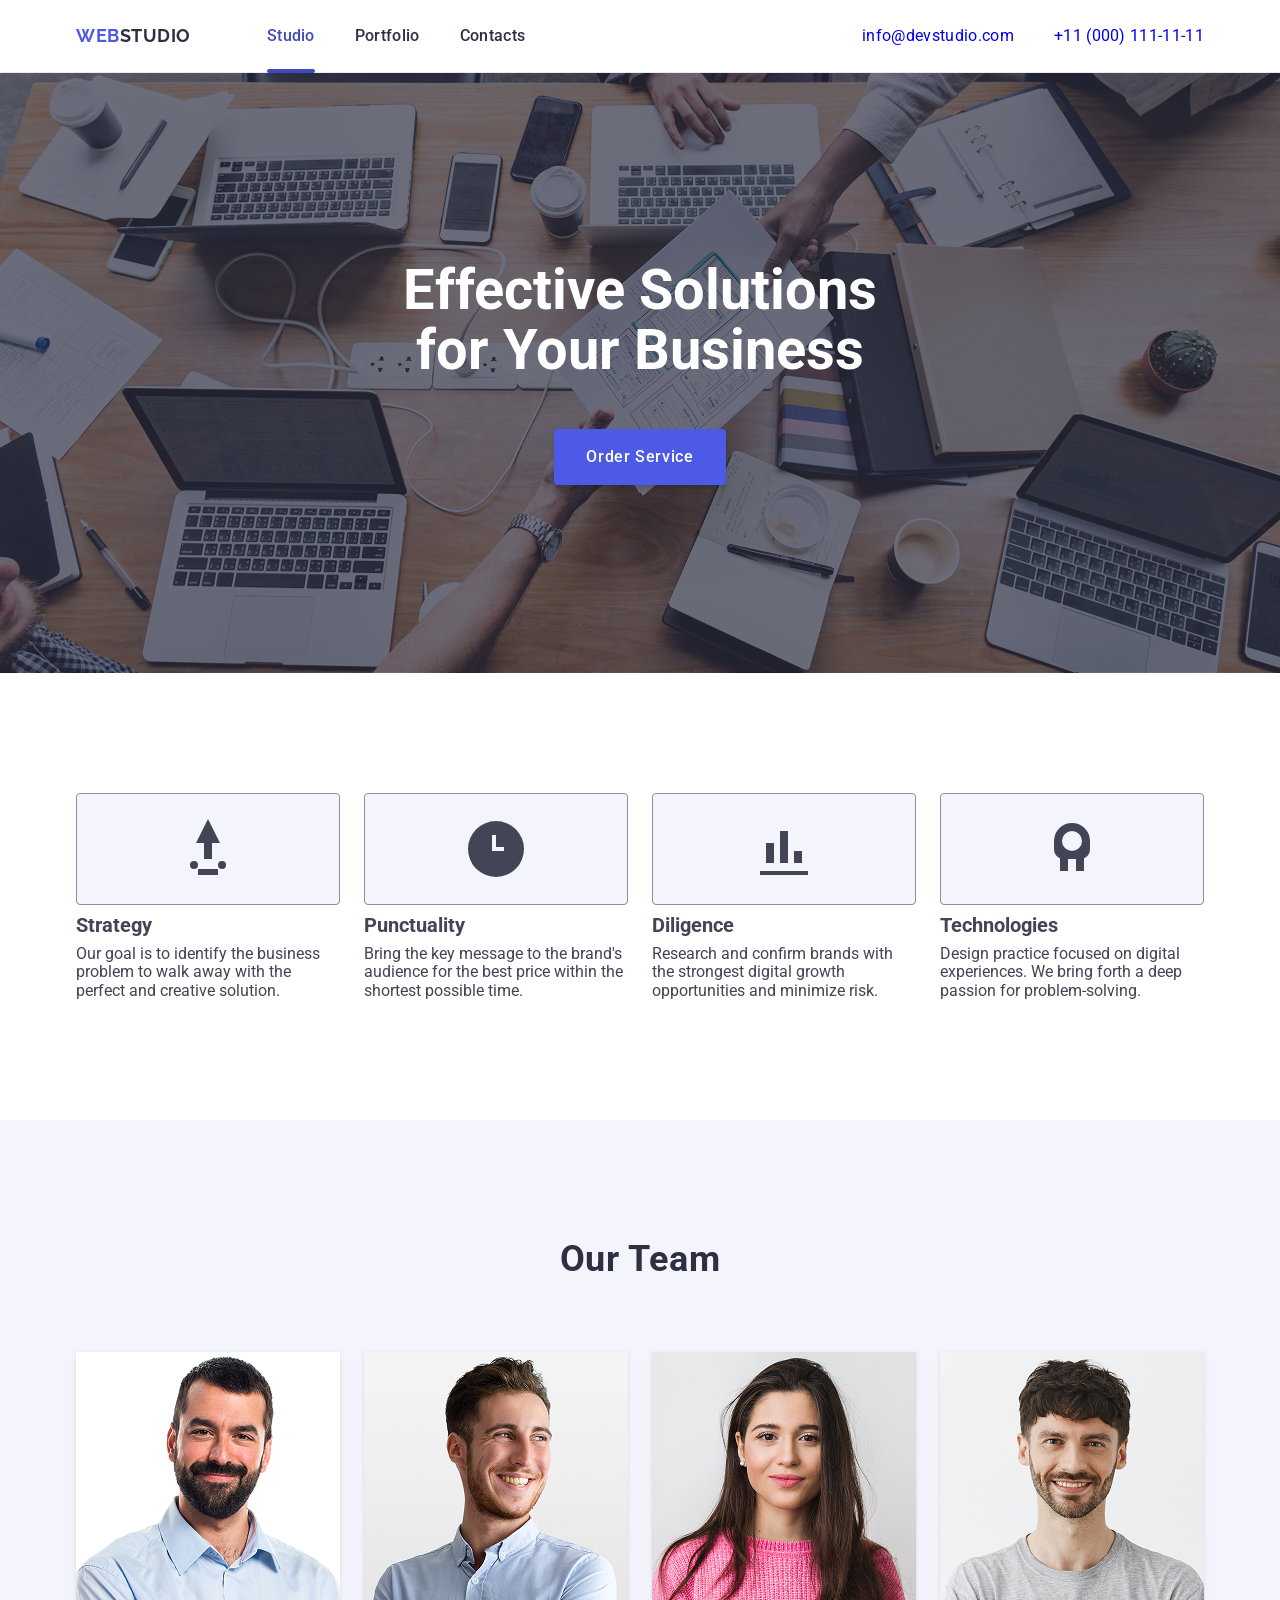
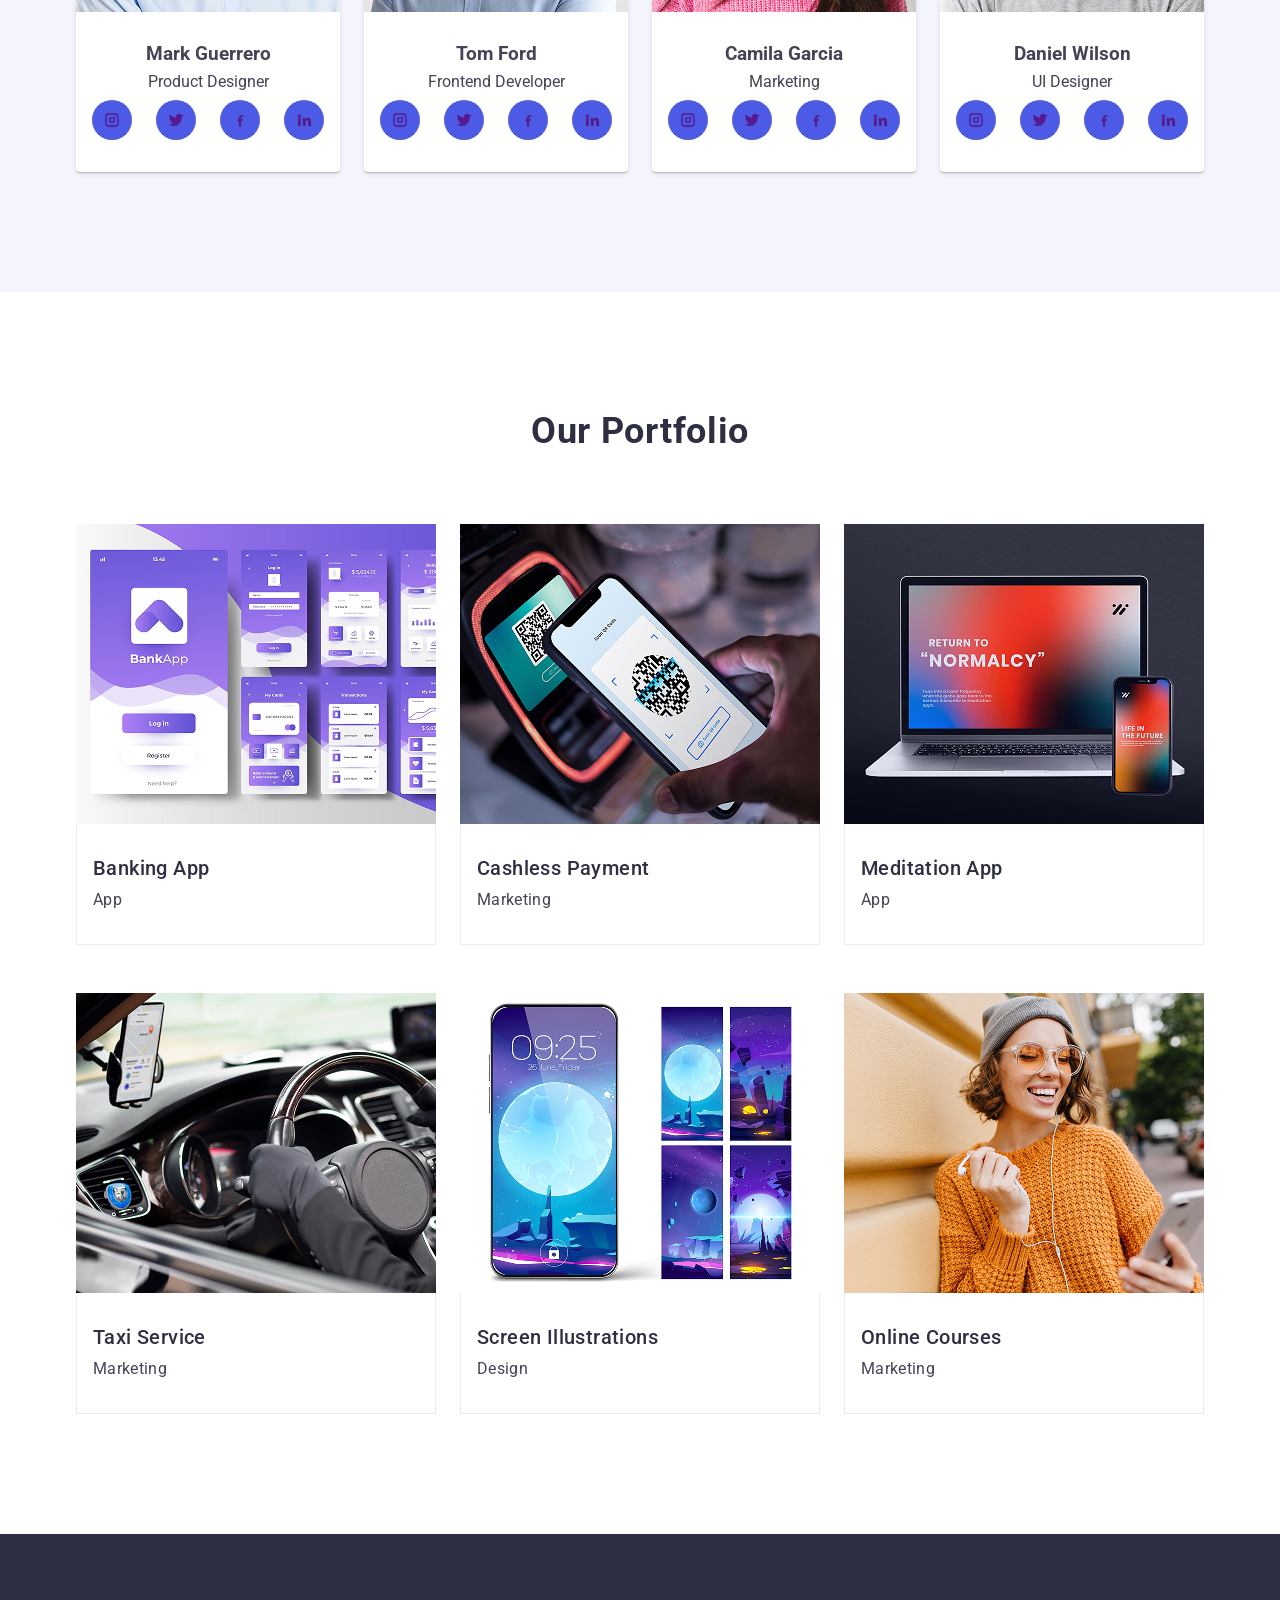
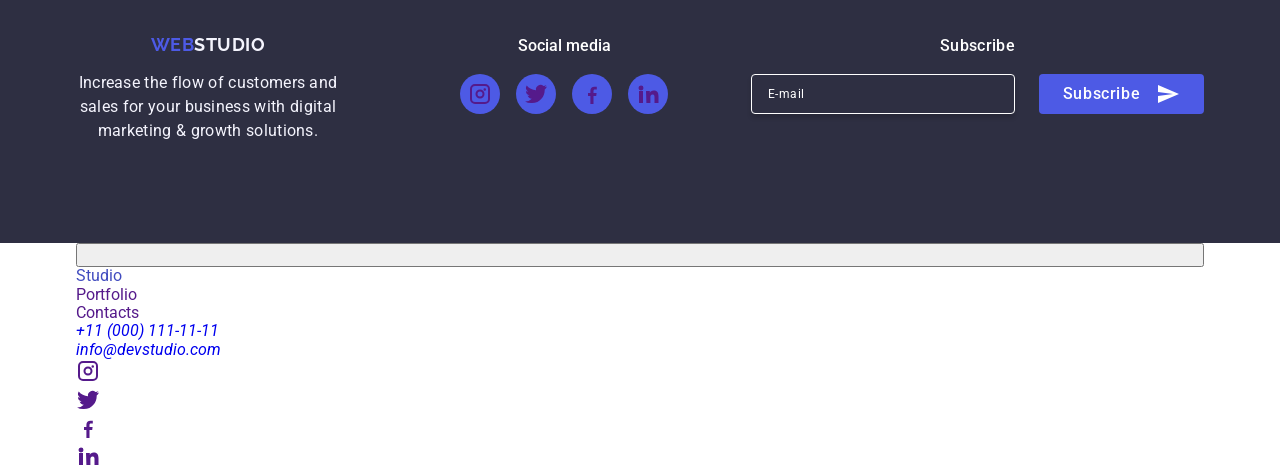
==== commit bad8abc9: "Fix mentor comments" ====
--- a/index.html
+++ b/index.html
@@ -117,7 +117,7 @@
             <h2 class="section-title">Our Team</h2>
             <ul class="team-list">
                 <li class="team-item">
-                    <img src="./images/team-1.jpg" alt="Mark Guerrero" width="264" height="260"  />
+                    <img src="./images/team-1.jpg" srcset="./images/team-1@2x.jpg 2x" alt="Mark Guerrero" width="264" height="260">
                     <div class="team-content">
                     <h3 class="team-member-name">Mark Guerrero</h3>
                     <p class="team-member-text">Product Designer</p>
@@ -154,7 +154,7 @@
                     </div>
                 </li>
                 <li class="team-item">
-                    <img src="./images/team-2.jpg" alt="Tom Ford" width="264" height="260" />
+                    <img src="./images/team-2.jpg" srcset="./images/team-2@2x.jpg 2x" alt="Tom Ford" width="264" height="260">
                     <div class="team-content">
                     <h3 class="team-member-name">Tom Ford</h3>
                     <p class="team-member-text">Frontend Developer</p>
@@ -191,7 +191,7 @@
                     </div>
                 </li>
                 <li class="team-item">
-                    <img src="./images/team-3.jpg" alt="Camila Garcia" width="264" height="260" />
+                    <img src="./images/team-3.jpg" srcset="./images/team-3@2x.jpg 2x" alt="Camila Garcia" width="264" height="260">
                     <div class="team-content">
                     <h3 class="team-member-name">Camila Garcia</h3>
                     <p class="team-member-text">Marketing</p>
@@ -228,7 +228,7 @@
                     </div>
                 </li>
                 <li class="team-item">
-                    <img src="./images/team-4.jpg" alt="Daniel Wilson" width="264" height="260" />
+                    <img src="./images/team-4.jpg" srcset="./images/team-4@2x.jpg 2x" alt="Daniel Wilson" width="264" height="260">
                     <div class="team-content">
                     <h3 class="team-member-name">Daniel Wilson</h3>
                     <p class="team-member-text">UI Designer</p>
@@ -277,8 +277,8 @@
                 <li class="portfolio-item">
                     <a class="portfolio-link" href="">
                         <div class="portfolio-cover-wrap">
-                            <img class="portfolio-image" src="./images/portfolio-1.jpg" alt="Banking App" width="360"
-                                height="300" />
+                            <img class="portfolio-image" src="./images/portfolio-1.jpg" srcset="./images/portfolio-1@2x.jpg 2x" alt="Banking App"
+                                width="360" height="300">
                             <p class="portfolio-cover-text">
                                 14 Stylish and User-Friendly App Design Concepts · Task Manager App ·
                                 Cryptocurrency Trading App · Charts & Statistics
@@ -294,8 +294,8 @@
                 <li class="portfolio-item">
                     <a class="portfolio-link" href="">
                         <div class="portfolio-cover-wrap">
-                            <img class="portfolio-image" src="./images/portfolio-2.jpg" alt="Cashless Payment" width="360"
-                                height="300" />
+                            <img class="portfolio-image" src="./images/portfolio-2.jpg" srcset="./images/portfolio-2@2x.jpg 2x"
+                                alt="Cashless Payment" width="360" height="300">
                             <p class="portfolio-cover-text">
                                 14 Stylish and User-Friendly App Design Concepts · Task Manager App ·
                                 Cryptocurrency Trading App · Charts & Statistics
@@ -311,8 +311,8 @@
                 <li class="portfolio-item">
                     <a class="portfolio-link" href="">
                         <div class="portfolio-cover-wrap">
-                            <img class="portfolio-image" src="./images/portfolio-3.jpg" alt="Meditation App" width="360"
-                                height="300" />
+                            <img class="portfolio-image" src="./images/portfolio-3.jpg" srcset="./images/portfolio-3@2x.jpg 2x" alt="Meditation App"
+                                width="360" height="300">
                             <p class="portfolio-cover-text">
                                 14 Stylish and User-Friendly App Design Concepts · Task Manager App ·
                                 Cryptocurrency Trading App · Charts & Statistics
@@ -328,8 +328,8 @@
                 <li class="portfolio-item">
                     <a class="portfolio-link" href="">
                         <div class="portfolio-cover-wrap">
-                            <img class="portfolio-image" src="./images/portfolio-4.jpg" alt="Taxi Service" width="360"
-                                height="300" />
+                            <img class="portfolio-image" src="./images/portfolio-4.jpg" srcset="./images/portfolio-4@2x.jpg 2x" alt="Taxi Service"
+                                width="360" height="300">
                             <p class="portfolio-cover-text">
                                 14 Stylish and User-Friendly App Design Concepts · Task Manager App ·
                                 Cryptocurrency Trading App · Charts & Statistics
@@ -345,8 +345,8 @@
                 <li class="portfolio-item">
                     <a class="portfolio-link" href="">
                         <div class="portfolio-cover-wrap">
-                            <img class="portfolio-image" src="./images/portfolio-5.jpg" alt="Screen Illustrations"
-                                width="360" height="300" />
+                            <img class="portfolio-image" src="./images/portfolio-5.jpg" srcset="./images/portfolio-5@2x.jpg 2x"
+                                alt="Screen Illustrations" width="360" height="300">
                             <p class="portfolio-cover-text">
                                 14 Stylish and User-Friendly App Design Concepts · Task
                                 Manager App ·
@@ -363,8 +363,8 @@
                 <li class="portfolio-item">
                     <a class="portfolio-link" href="">
                         <div class="portfolio-cover-wrap">
-                            <img class="portfolio-image" src="./images/portfolio-6.jpg" alt="Online Courses" width="360"
-                                height="300" />
+                            <img class="portfolio-image" src="./images/portfolio-6.jpg" srcset="./images/portfolio-6@2x.jpg 2x" alt="Online Courses"
+                                width="360" height="300">
                             <p class="portfolio-cover-text">
                                 14 Stylish and User-Friendly App Design Concepts · Task Manager App ·
                                 Cryptocurrency Trading App · Charts & Statistics
@@ -446,6 +446,7 @@
     </div>
 </footer>
 <div class="mobile-menu">
+    <div class="container mobile-menu-container">
     <button class="mobile-menu-close" type="button">
         <svg class="mobile-menu-close-icon" width="8" height="8">
             <use href="./images/icons.svg#icon-close"></use>
@@ -504,6 +505,7 @@
             </a>
         </li>
     </ul>
+    </div>
 </div>
 
 <div class="backdrop">
--- a/css/styles.css
+++ b/css/styles.css
@@ -564,7 +564,8 @@
     position: absolute;
     top: 50%;
     left: 50%;
-    width: 408px;
+    width: calc(100% - 32px);
+    max-width: 408px;
     min-height: 584px;
     border-radius: 4px;
     background-color: #fcfcfc;
@@ -572,8 +573,15 @@
     box-shadow: 0px 1px 1px rgba(0, 0, 0, 0.14),
         0px 1px 3px rgba(0, 0, 0, 0.12),
         0px 2px 1px rgba(0, 0, 0, 0.2);
-    padding: 72px 24px 24px 24px;
+    padding: 72px 16px 24px;
     transition: transform 250ms cubic-bezier(0.4, 0, 0.2, 1);
+}
+
+@media screen and (min-width: 768px) {
+    .modal {
+        width: 408px;
+        padding: 72px 24px 24px;
+    }
 }
 
 .modal-close-btn {
@@ -1143,6 +1151,17 @@
     .hero {
         max-width: 1440px;
         padding: 188px 0;
+        background-image:
+            linear-gradient(rgba(46, 47, 66, 0.7), rgba(46, 47, 66, 0.7)),
+            url("../images/people-office.jpg");
+    }
+
+    @media screen and (min-resolution: 2dppx) {
+        .hero {
+            background-image:
+                linear-gradient(rgba(46, 47, 66, 0.7), rgba(46, 47, 66, 0.7)),
+                url("../images/people-office@2x.jpg");
+        }
     }
 
     .hero-title {
@@ -1213,4 +1232,30 @@
     .footer-subscribe {
         margin-left: auto;
     }
+}
+
+.mobile-menu-container {
+    position: relative;
+    height: 100%;
+    display: flex;
+    flex-direction: column;
+}
+
+.portfolio-item {
+    box-shadow: 0px 1px 6px rgba(46, 47, 66, 0.08);
+}
+
+@media screen and (min-width: 1158px) {
+    .portfolio-item {
+        box-shadow: none;
+        transition: box-shadow 250ms cubic-bezier(0.4, 0, 0.2, 1);
+    }
+
+    .portfolio-item:hover,
+    .portfolio-item:focus-within {
+        box-shadow:
+            0px 1px 6px rgba(46, 47, 66, 0.08),
+            0px 1px 1px rgba(46, 47, 66, 0.16),
+            0px 2px 1px rgba(46, 47, 66, 0.08);
+    }
 }
